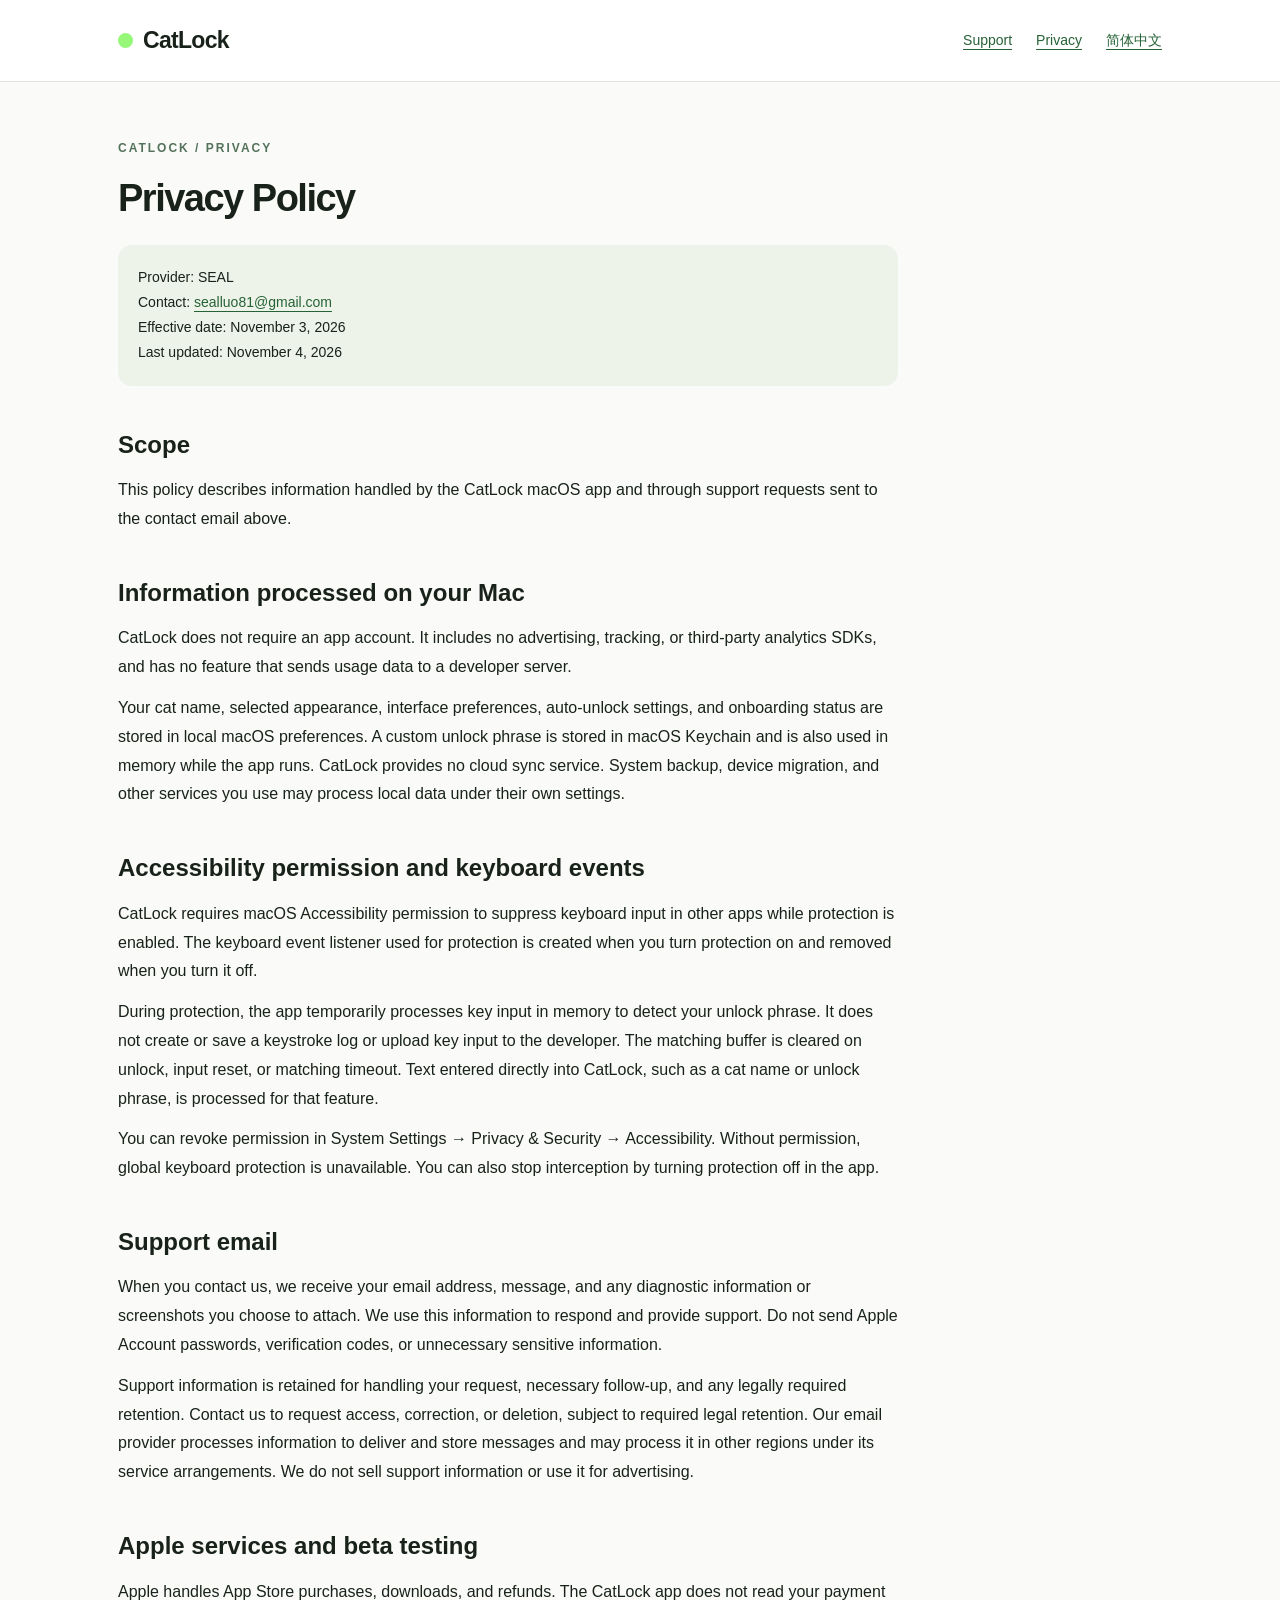
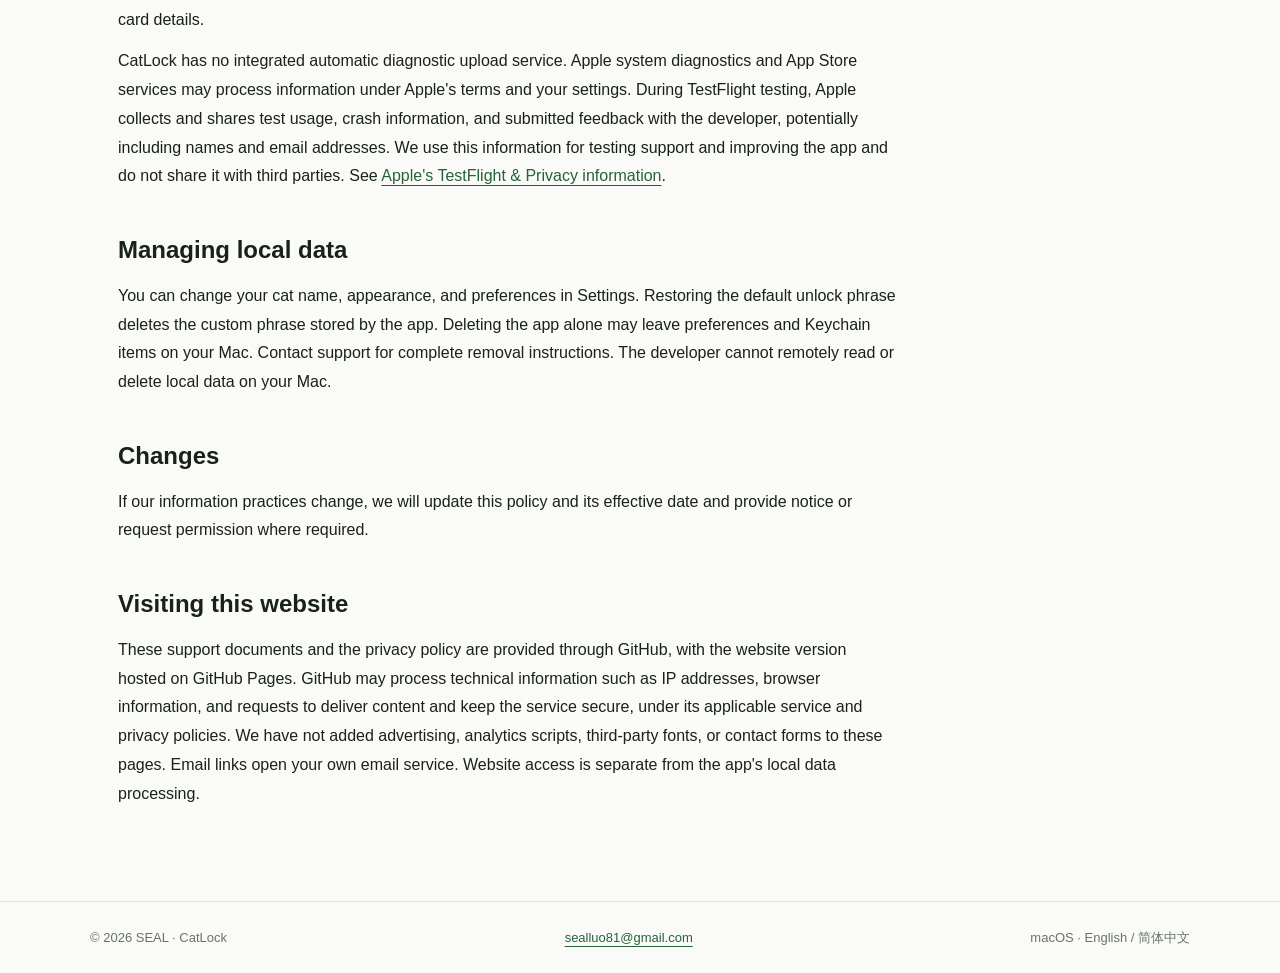
==== privacy-en.html @ c86327b9 "Publish bilingual CatLock support and privacy pages" ====
<!doctype html><html lang="en"><head><meta charset="utf-8"><meta name="viewport" content="width=device-width, initial-scale=1"><meta name="description" content="How CatLock handles local settings, unlock phrases, keyboard events, support email, and visits to this website."><title>CatLock Privacy Policy</title><link rel="stylesheet" href="styles.css"></head><body><a class="skip-link" href="#main-content">Skip to content</a><header><nav aria-label="Main"><a class="brand" href="index.html">CatLock</a><span class="spacer"></span><a href="support-en.html">Support</a><a href="privacy-en.html">Privacy</a><a href="privacy-zh.html" lang="zh-Hans">简体中文</a></nav></header><main id="main-content"><article class="document"><div class="eyebrow">CATLOCK / PRIVACY</div><h1>Privacy Policy</h1><div class="meta">Provider: SEAL<br>Contact: <a href="mailto:sealluo81@gmail.com">sealluo81@gmail.com</a><br>Effective date: November 3, 2026<br>Last updated: November 4, 2026</div><h2>Scope</h2>
<p>This policy describes information handled by the CatLock macOS app and through support requests sent to the contact email above.</p>
<h2>Information processed on your Mac</h2>
<p>CatLock does not require an app account. It includes no advertising, tracking, or third-party analytics SDKs, and has no feature that sends usage data to a developer server.</p>
<p>Your cat name, selected appearance, interface preferences, auto-unlock settings, and onboarding status are stored in local macOS preferences. A custom unlock phrase is stored in macOS Keychain and is also used in memory while the app runs. CatLock provides no cloud sync service. System backup, device migration, and other services you use may process local data under their own settings.</p>
<h2>Accessibility permission and keyboard events</h2>
<p>CatLock requires macOS Accessibility permission to suppress keyboard input in other apps while protection is enabled. The keyboard event listener used for protection is created when you turn protection on and removed when you turn it off.</p>
<p>During protection, the app temporarily processes key input in memory to detect your unlock phrase. It does not create or save a keystroke log or upload key input to the developer. The matching buffer is cleared on unlock, input reset, or matching timeout. Text entered directly into CatLock, such as a cat name or unlock phrase, is processed for that feature.</p>
<p>You can revoke permission in System Settings → Privacy &amp; Security → Accessibility. Without permission, global keyboard protection is unavailable. You can also stop interception by turning protection off in the app.</p>
<h2>Support email</h2>
<p>When you contact us, we receive your email address, message, and any diagnostic information or screenshots you choose to attach. We use this information to respond and provide support. Do not send Apple Account passwords, verification codes, or unnecessary sensitive information.</p>
<p>Support information is retained for handling your request, necessary follow-up, and any legally required retention. Contact us to request access, correction, or deletion, subject to required legal retention. Our email provider processes information to deliver and store messages and may process it in other regions under its service arrangements. We do not sell support information or use it for advertising.</p>
<h2>Apple services and beta testing</h2>
<p>Apple handles App Store purchases, downloads, and refunds. The CatLock app does not read your payment card details.</p>
<p>CatLock has no integrated automatic diagnostic upload service. Apple system diagnostics and App Store services may process information under Apple&#x27;s terms and your settings. During TestFlight testing, Apple collects and shares test usage, crash information, and submitted feedback with the developer, potentially including names and email addresses. We use this information for testing support and improving the app and do not share it with third parties. See <a href="https://www.apple.com/legal/privacy/data/en/test-flight/">Apple&#x27;s TestFlight &amp; Privacy information</a>.</p>
<h2>Managing local data</h2>
<p>You can change your cat name, appearance, and preferences in Settings. Restoring the default unlock phrase deletes the custom phrase stored by the app. Deleting the app alone may leave preferences and Keychain items on your Mac. Contact support for complete removal instructions. The developer cannot remotely read or delete local data on your Mac.</p>
<h2>Changes</h2>
<p>If our information practices change, we will update this policy and its effective date and provide notice or request permission where required.</p>
<h2>Visiting this website</h2>
<p>These support documents and the privacy policy are provided through GitHub, with the website version hosted on GitHub Pages. GitHub may process technical information such as IP addresses, browser information, and requests to deliver content and keep the service secure, under its applicable service and privacy policies. We have not added advertising, analytics scripts, third-party fonts, or contact forms to these pages. Email links open your own email service. Website access is separate from the app&#x27;s local data processing.</p></article></main><footer><div><span>© 2026 SEAL · CatLock</span><a href="mailto:sealluo81@gmail.com">sealluo81@gmail.com</a><span>macOS · English / 简体中文</span></div></footer></body></html>
---- styles.css ----
*{box-sizing:border-box}html{scroll-behavior:smooth}body{margin:0;background:#fafbf8;color:#18221a;font-family:-apple-system,BlinkMacSystemFont,"Segoe UI",sans-serif;line-height:1.8}a{color:#266236;text-underline-offset:4px}a:hover{color:#143c1d}a:focus-visible{outline:3px solid #399d48;outline-offset:5px}header{border-bottom:1px solid #e0e6dc;background:#fff}nav{max-width:1100px;margin:auto;display:flex;gap:24px;align-items:center;padding:20px 28px;flex-wrap:wrap}.brand{font-size:23px;font-weight:800;text-decoration:none;color:#18221a;letter-spacing:-.7px}.brand:before{content:"";display:inline-block;width:15px;height:15px;border-radius:50%;background:#96f778;margin-right:10px}nav .spacer{flex:1}nav a{font-size:14px}main{max-width:1100px;margin:auto;padding:56px 28px 80px}.hero{max-width:800px;padding:20px 0 42px}.eyebrow{font-size:12px;font-weight:700;letter-spacing:2px;color:#54725b;text-transform:uppercase}h1{font-size:clamp(32px,5vw,54px);line-height:1.18;letter-spacing:-1.5px;margin:16px 0 22px}h2{font-size:24px;line-height:1.4;margin:42px 0 15px}h3{font-size:19px;margin:30px 0 12px}.lead{font-size:19px;color:#566257;max-width:650px}p{margin:12px 0}.grid{display:grid;grid-template-columns:1fr 1fr;gap:20px}.card{background:#fff;padding:28px;border:1px solid #e0e6dc;border-radius:20px}.card h2{margin:6px 0 12px}.card p{color:#566257}.card .number{font-size:12px;font-weight:700;letter-spacing:2px;color:#6d846e}.button{display:inline-block;padding:10px 19px;background:#a0f77e;color:#172817;text-decoration:none;border-radius:100px;font-size:14px;font-weight:650;margin:12px 12px 0 0}.button.secondary{background:#edf2e9}.contact{margin-top:34px;padding:28px 0;border-top:1px solid #e0e6dc}.contact a{overflow-wrap:anywhere}.document{max-width:780px}.document h1{font-size:38px}.meta{padding:20px;background:#edf3e8;border-radius:14px;font-size:14px;margin:24px 0 30px}.document li{margin:8px 0}.document code{background:#e9efe5;padding:2px 5px;border-radius:4px}footer{border-top:1px solid #e0e6dc;padding:24px 28px;color:#67736a;font-size:13px}footer>div{max-width:1100px;margin:auto;display:flex;gap:14px;justify-content:space-between;flex-wrap:wrap}.note{font-size:14px;color:#67736a}@media(max-width:640px){nav{gap:14px;padding:16px 20px}.grid{grid-template-columns:1fr}main{padding:30px 20px 50px}.card{padding:23px}h1{letter-spacing:-.6px}.document h1{font-size:30px}}
.skip-link{position:absolute;left:16px;top:-80px;padding:10px 16px;background:#fff;border:2px solid #266236;z-index:10}.skip-link:focus{top:12px}p,li,.meta{overflow-wrap:anywhere}.document ol{padding-left:1.5em}@media(prefers-reduced-motion:reduce){html{scroll-behavior:auto}}
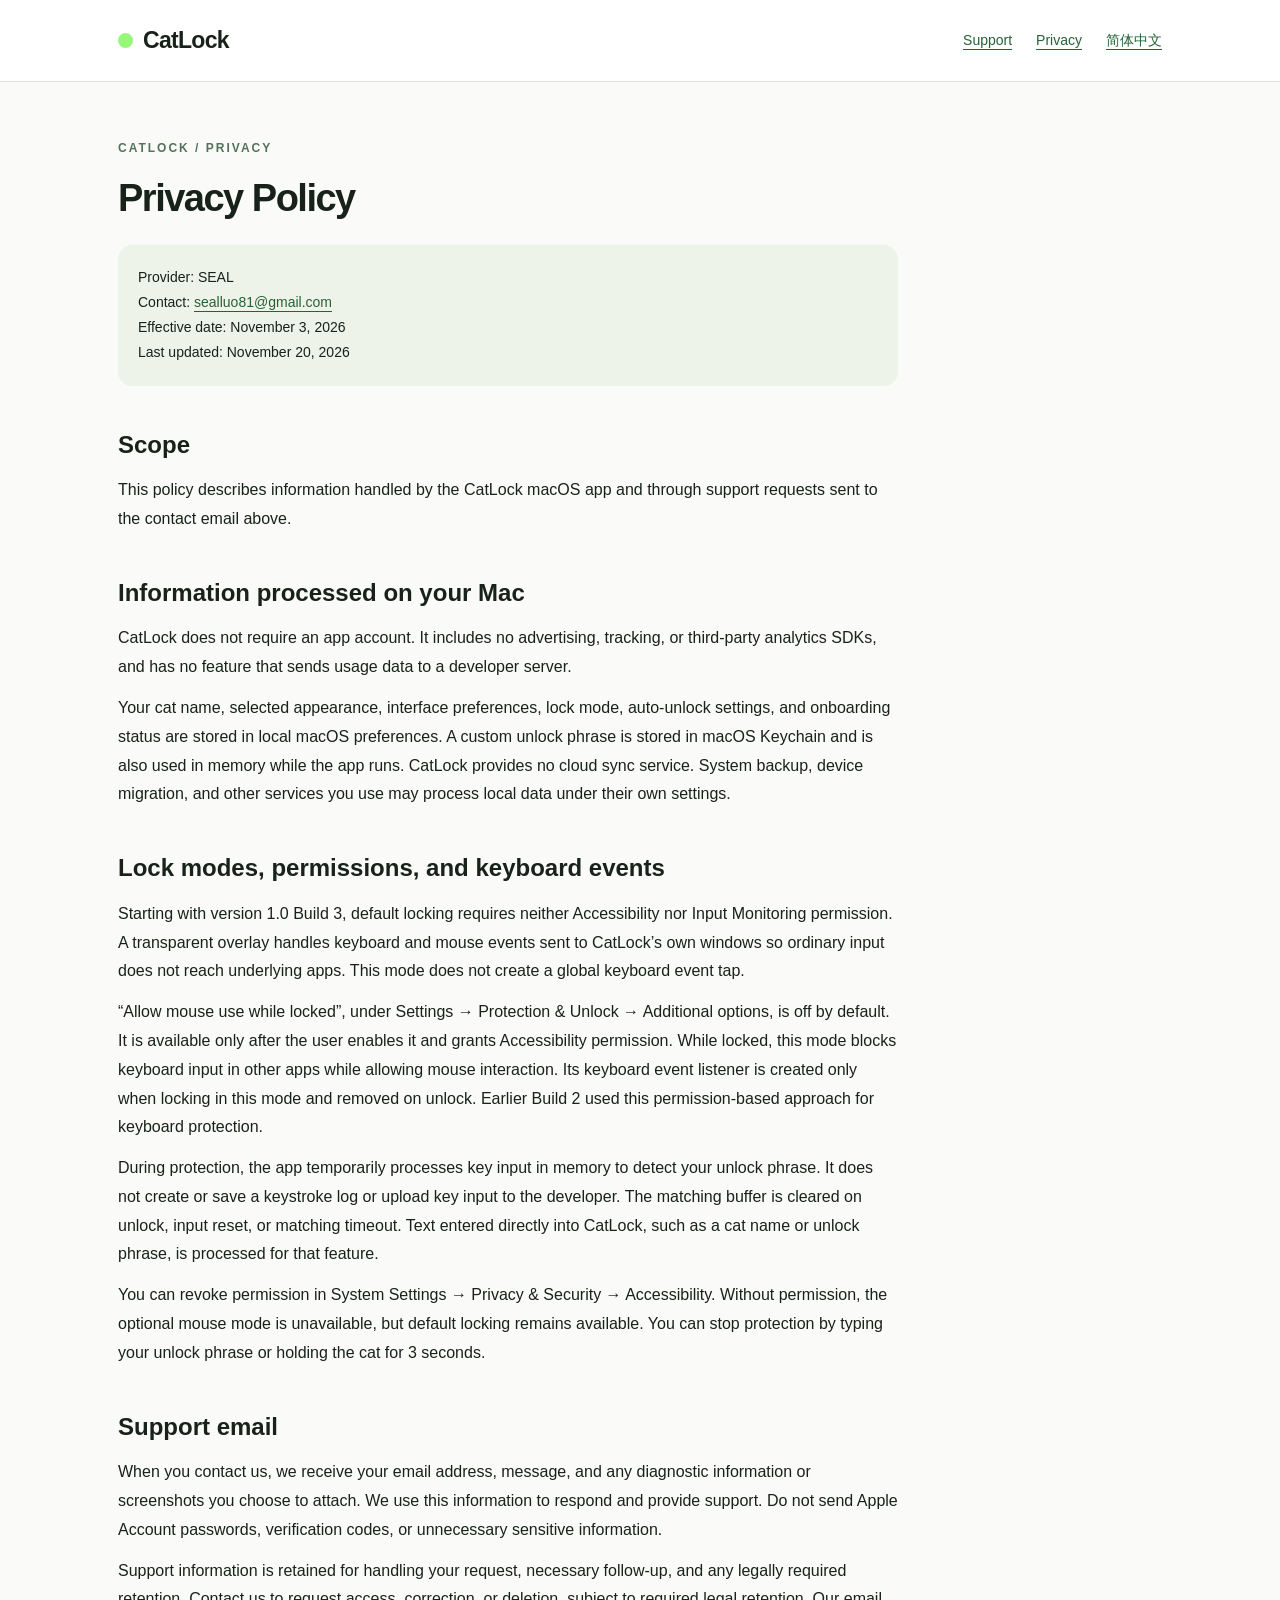
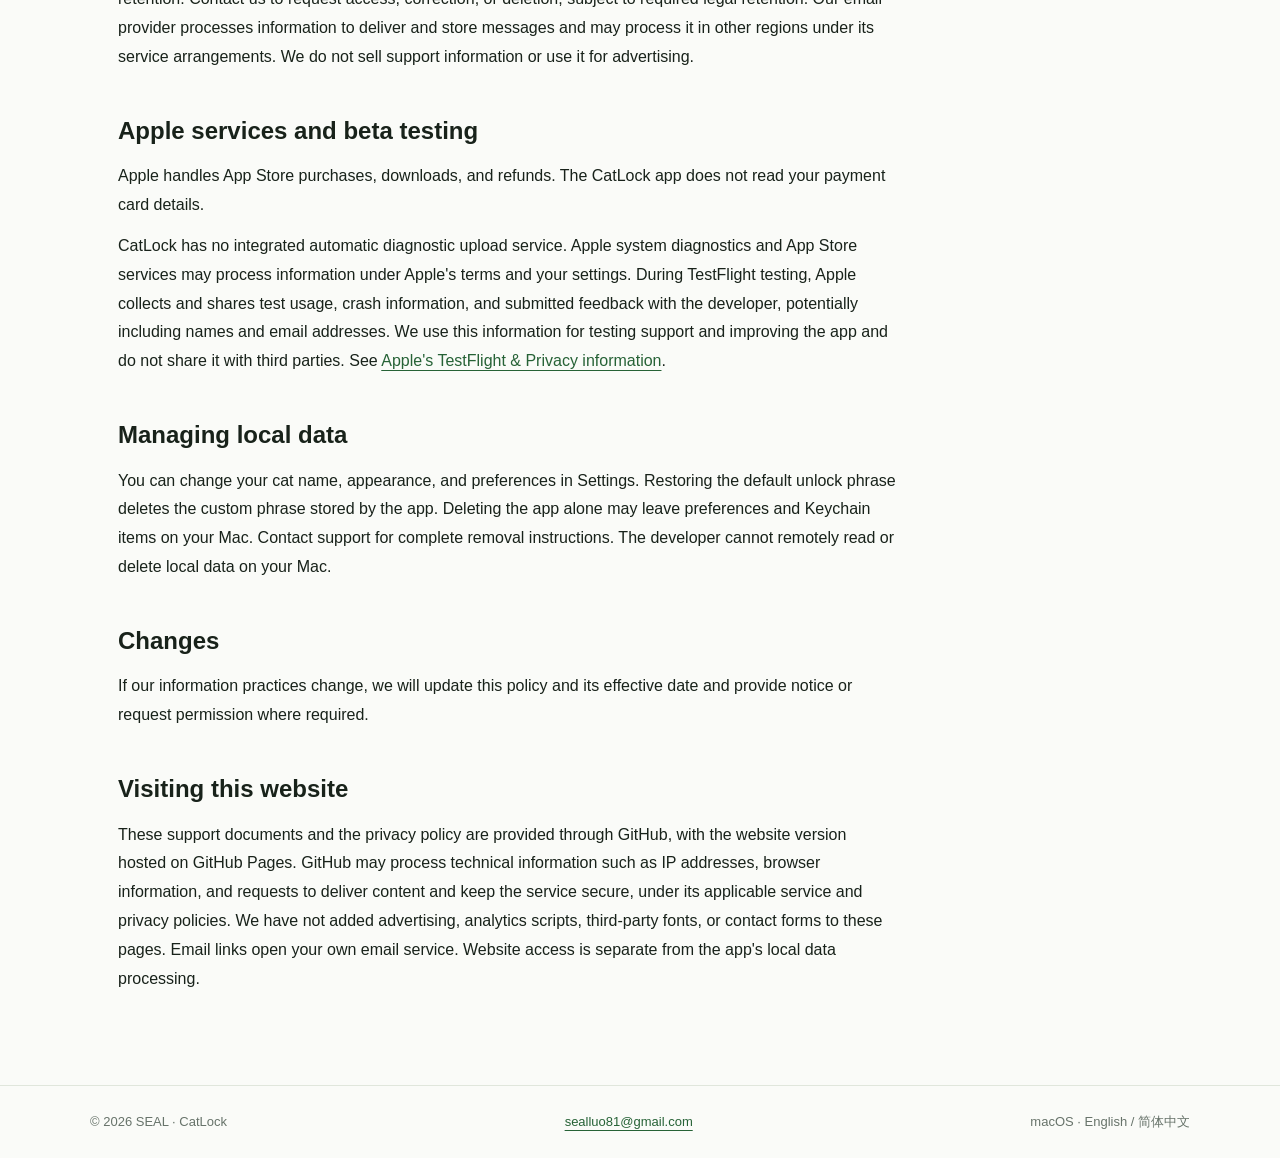
==== commit 8369c0ed: "Update bilingual support and privacy for Build 3 lock modes" ====
--- a/privacy-en.html
+++ b/privacy-en.html
@@ -1,12 +1,13 @@
-<!doctype html><html lang="en"><head><meta charset="utf-8"><meta name="viewport" content="width=device-width, initial-scale=1"><meta name="description" content="How CatLock handles local settings, unlock phrases, keyboard events, support email, and visits to this website."><title>CatLock Privacy Policy</title><link rel="stylesheet" href="styles.css"></head><body><a class="skip-link" href="#main-content">Skip to content</a><header><nav aria-label="Main"><a class="brand" href="index.html">CatLock</a><span class="spacer"></span><a href="support-en.html">Support</a><a href="privacy-en.html">Privacy</a><a href="privacy-zh.html" lang="zh-Hans">简体中文</a></nav></header><main id="main-content"><article class="document"><div class="eyebrow">CATLOCK / PRIVACY</div><h1>Privacy Policy</h1><div class="meta">Provider: SEAL<br>Contact: <a href="mailto:sealluo81@gmail.com">sealluo81@gmail.com</a><br>Effective date: November 3, 2026<br>Last updated: November 4, 2026</div><h2>Scope</h2>
+<!doctype html><html lang="en"><head><meta charset="utf-8"><meta name="viewport" content="width=device-width, initial-scale=1"><meta name="description" content="How CatLock handles local settings, unlock phrases, keyboard events, support email, and visits to this website."><title>CatLock Privacy Policy</title><link rel="stylesheet" href="styles.css"></head><body><a class="skip-link" href="#main-content">Skip to content</a><header><nav aria-label="Main"><a class="brand" href="index.html">CatLock</a><span class="spacer"></span><a href="support-en.html">Support</a><a href="privacy-en.html">Privacy</a><a href="privacy-zh.html" lang="zh-Hans">简体中文</a></nav></header><main id="main-content"><article class="document"><div class="eyebrow">CATLOCK / PRIVACY</div><h1>Privacy Policy</h1><div class="meta">Provider: SEAL<br>Contact: <a href="mailto:sealluo81@gmail.com">sealluo81@gmail.com</a><br>Effective date: November 3, 2026<br>Last updated: November 20, 2026</div><h2>Scope</h2>
 <p>This policy describes information handled by the CatLock macOS app and through support requests sent to the contact email above.</p>
 <h2>Information processed on your Mac</h2>
 <p>CatLock does not require an app account. It includes no advertising, tracking, or third-party analytics SDKs, and has no feature that sends usage data to a developer server.</p>
-<p>Your cat name, selected appearance, interface preferences, auto-unlock settings, and onboarding status are stored in local macOS preferences. A custom unlock phrase is stored in macOS Keychain and is also used in memory while the app runs. CatLock provides no cloud sync service. System backup, device migration, and other services you use may process local data under their own settings.</p>
-<h2>Accessibility permission and keyboard events</h2>
-<p>CatLock requires macOS Accessibility permission to suppress keyboard input in other apps while protection is enabled. The keyboard event listener used for protection is created when you turn protection on and removed when you turn it off.</p>
+<p>Your cat name, selected appearance, interface preferences, lock mode, auto-unlock settings, and onboarding status are stored in local macOS preferences. A custom unlock phrase is stored in macOS Keychain and is also used in memory while the app runs. CatLock provides no cloud sync service. System backup, device migration, and other services you use may process local data under their own settings.</p>
+<h2>Lock modes, permissions, and keyboard events</h2>
+<p>Starting with version 1.0 Build 3, default locking requires neither Accessibility nor Input Monitoring permission. A transparent overlay handles keyboard and mouse events sent to CatLock’s own windows so ordinary input does not reach underlying apps. This mode does not create a global keyboard event tap.</p>
+<p>“Allow mouse use while locked”, under Settings → Protection &amp; Unlock → Additional options, is off by default. It is available only after the user enables it and grants Accessibility permission. While locked, this mode blocks keyboard input in other apps while allowing mouse interaction. Its keyboard event listener is created only when locking in this mode and removed on unlock. Earlier Build 2 used this permission-based approach for keyboard protection.</p>
 <p>During protection, the app temporarily processes key input in memory to detect your unlock phrase. It does not create or save a keystroke log or upload key input to the developer. The matching buffer is cleared on unlock, input reset, or matching timeout. Text entered directly into CatLock, such as a cat name or unlock phrase, is processed for that feature.</p>
-<p>You can revoke permission in System Settings → Privacy &amp; Security → Accessibility. Without permission, global keyboard protection is unavailable. You can also stop interception by turning protection off in the app.</p>
+<p>You can revoke permission in System Settings → Privacy &amp; Security → Accessibility. Without permission, the optional mouse mode is unavailable, but default locking remains available. You can stop protection by typing your unlock phrase or holding the cat for 3 seconds.</p>
 <h2>Support email</h2>
 <p>When you contact us, we receive your email address, message, and any diagnostic information or screenshots you choose to attach. We use this information to respond and provide support. Do not send Apple Account passwords, verification codes, or unnecessary sensitive information.</p>
 <p>Support information is retained for handling your request, necessary follow-up, and any legally required retention. Contact us to request access, correction, or deletion, subject to required legal retention. Our email provider processes information to deliver and store messages and may process it in other regions under its service arrangements. We do not sell support information or use it for advertising.</p>
